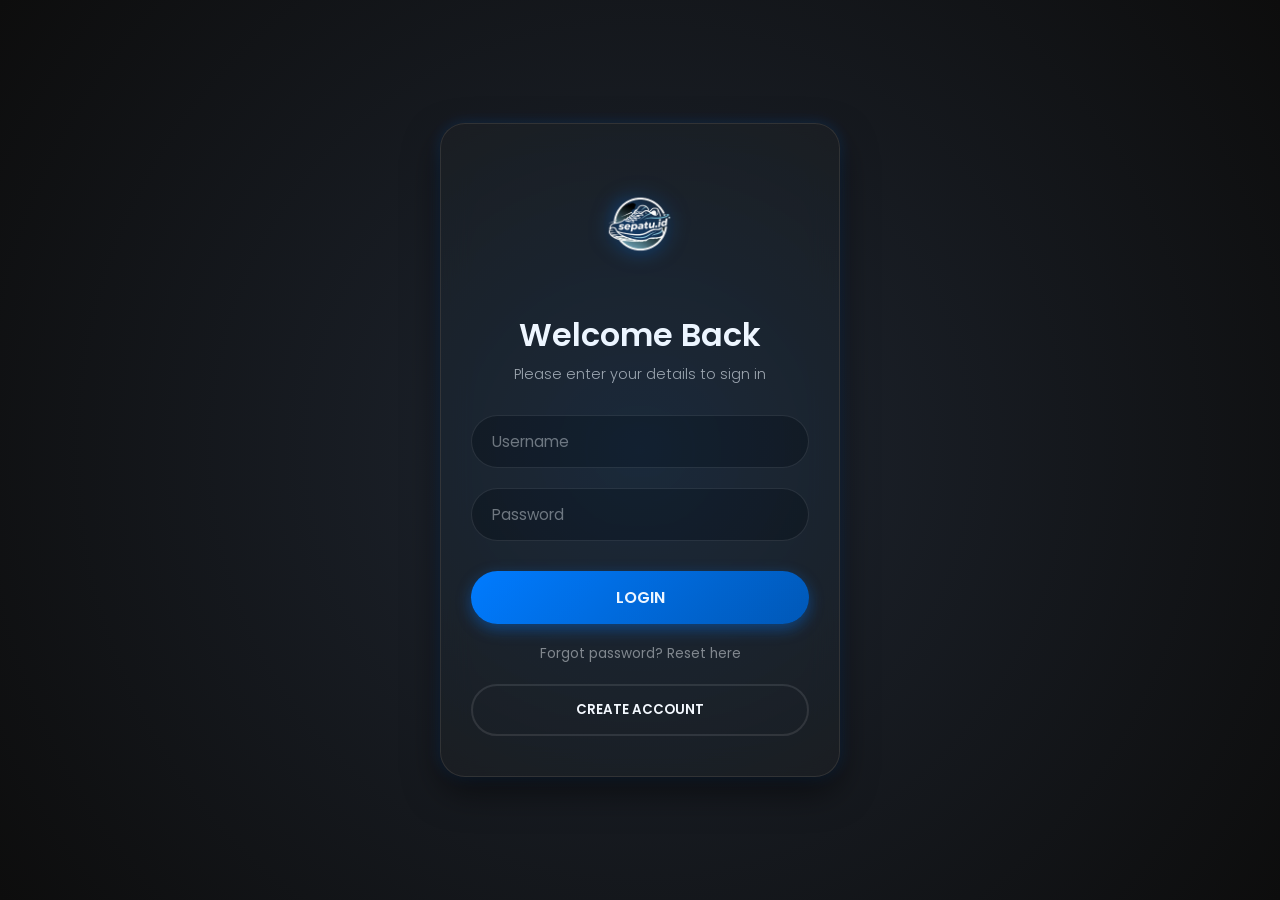
==== index.html @ 689a0e33 "initial" ====
<!DOCTYPE html>
<html lang="id">
<head>
    <meta charset="UTF-8">
    <meta name="viewport" content="width=device-width, initial-scale=1.0">
    <title>Login - Sepatu.id</title>
    <link rel="stylesheet" href="index.css">
</head>
<body>

    <!-- <header class="top-header">
        <div class="logo-container">
            <img src="asset/picture/logo.png" alt="Logo Header" class="header-img"> 
            <span>SEPATU.ID</span>
        </div>
        <div class="nav-buttons">
            <a href="index.html" class="btn-primary">Refresh</a>
        </div>
    </header> -->

    <div class="login-wrapper">
        <div class="login-card">
            <div class="center-logo-area">
                <img src="asset/picture/logo.png" alt="Logo Login" class="center-img">
            </div> 
            
            <h2>Welcome Back</h2>
            <p class="subtitle">Please enter your details to sign in</p>

            <form action="utama/utama.html">
                <div class="input-group">
                    <input type="text" id="txtUsername" placeholder="Username" required autocomplete="off">
                </div>

                <div class="input-group">
                    <input type="password" id="txtPassword" placeholder="Password" required>
                </div>

                <button type="submit" class="btn-login">LOGIN</button>

                <div class="forgot-pass">
                    <a href="#">Forgot password? Reset here</a>
                </div>
            </form>

            <form action="register.html">
                <button type="submit" class="btn-register-new">CREATE ACCOUNT</button>
            </form>
        </div>
    </div>

</body>
</html>
---- index.css ----
/* Import Font Keren (Poppins) */
@import url('https://fonts.googleapis.com/css2?family=Poppins:wght@300;400;600;700&display=swap');

/* Reset dasar */
* {
    margin: 0;
    padding: 0;
    box-sizing: border-box;
    font-family: 'Poppins', sans-serif; /* Ganti font jadi Poppins */
}

body {
    background-color: #121212;
    /* Background dengan gradasi halus agar tidak flat */
    background-image: radial-gradient(circle at 50% 50%, #1e2530 0%, #0d0d0d 100%);
    color: #fff;
    min-height: 100vh;
    display: flex;
    flex-direction: column;
}

/* --- HEADER ATAS --- */
.top-header {
    display: flex;
    justify-content: space-between;
    align-items: center;
    padding: 20px 5%;
    position: absolute; /* Agar header mengambang di atas */
    width: 100%;
    z-index: 10;
}

.logo-container {
    display: flex;
    align-items: center;
    color: #fff;
    font-weight: 700;
    font-size: 1.2rem;
    letter-spacing: 1px;
}

.header-img {
    height: 40px;
    width: auto;
    margin-right: 10px;
}

/* --- WRAPPER PEMUSATAN --- */
.login-wrapper {
    flex: 1;
    display: flex;
    justify-content: center;
    align-items: center;
    padding: 80px 20px; /* Padding extra biar ga mepet header */
}

/* --- KARTU LOGIN (GLASSMORPHISM) --- */
.login-card {
    /* Efek Kaca Gelap */
    background: rgba(30, 30, 30, 0.6);
    backdrop-filter: blur(15px);
    -webkit-backdrop-filter: blur(15px);
    border: 1px solid rgba(255, 255, 255, 0.1);
    
    padding: 40px 30px;
    width: 100%;
    max-width: 400px; /* Sedikit lebih lebar agar lega */
    
    /* BENTUK: Sudut melengkung (tidak kotak kaku) */
    border-radius: 25px; 
    
    text-align: center;
    /* Bayangan lembut (Glow) */
    box-shadow: 0 15px 35px rgba(0, 0, 0, 0.5), 0 0 15px rgba(0, 123, 255, 0.2);
    position: relative;
    overflow: hidden;
}

/* Hiasan Cahaya di atas Card (Opsional) */
.login-card::before {
    content: '';
    position: absolute;
    top: -50%;
    left: -50%;
    width: 200%;
    height: 200%;
    background: radial-gradient(circle, rgba(0, 123, 255, 0.1) 0%, transparent 60%);
    pointer-events: none;
}

/* Logo Tengah */
.center-logo-area {
    margin-bottom: 20px;
}

.center-img {
    width: 120px; /* Diperkecil sedikit agar proporsional */
    height: auto;
    filter: drop-shadow(0 0 10px rgba(0,123,255,0.5)); /* Efek glow pada logo */
}

h2 {
    color: #fff;
    margin-bottom: 5px;
    font-size: 2rem;
    font-weight: 600;
}

.subtitle {
    color: #aaa;
    font-size: 0.9rem;
    margin-bottom: 30px;
    font-weight: 300;
}

/* --- FORM INPUT --- */
.input-group {
    margin-bottom: 20px;
}

.input-group input {
    width: 100%;
    padding: 14px 20px;
    background-color: rgba(0, 0, 0, 0.3); /* Input semi transparan */
    border: 1px solid rgba(255, 255, 255, 0.1);
    border-radius: 50px; /* Input berbentuk pil (bulat) */
    color: #fff;
    outline: none;
    font-size: 0.95rem;
    transition: 0.3s;
}

.input-group input:focus {
    border-color: #007bff;
    background-color: rgba(0, 0, 0, 0.5);
    box-shadow: 0 0 10px rgba(0, 123, 255, 0.3);
}

.input-group input::placeholder {
    color: #777;
}

/* --- TOMBOL --- */
button {
    font-family: 'Poppins', sans-serif;
}

.btn-primary {
    background: transparent;
    color: #aaa;
    border: 1px solid rgba(255,255,255,0.2);
    padding: 8px 20px;
    border-radius: 50px;
    text-decoration: none;
    font-size: 0.85rem;
    transition: 0.3s;
}

.btn-primary:hover {
    color: #fff;
    border-color: #fff;
}

.btn-login {
    width: 100%;
    padding: 14px;
    background: linear-gradient(135deg, #007bff 0%, #0056b3 100%);
    color: white;
    font-weight: 600;
    border: none;
    border-radius: 50px; /* Tombol bulat */
    cursor: pointer;
    margin-top: 10px;
    font-size: 1rem;
    box-shadow: 0 5px 15px rgba(0, 123, 255, 0.4);
    transition: transform 0.2s, box-shadow 0.2s;
}

.btn-login:hover {
    transform: translateY(-2px);
    box-shadow: 0 8px 20px rgba(0, 123, 255, 0.6);
}

.btn-register-new {
    width: 100%;
    padding: 14px;
    background: transparent;
    color: #fff;
    border: 2px solid rgba(255, 255, 255, 0.1);
    border-radius: 50px;
    font-weight: 600;
    cursor: pointer;
    transition: 0.3s;
}

.btn-register-new:hover {
    background: rgba(255, 255, 255, 0.1);
    border-color: #fff;
}

.forgot-pass {
    margin: 20px 0;
    font-size: 0.85rem;
}

.forgot-pass a {
    color: #888;
    text-decoration: none;
    transition: 0.3s;
}

.forgot-pass a:hover {
    color: #007bff;
}
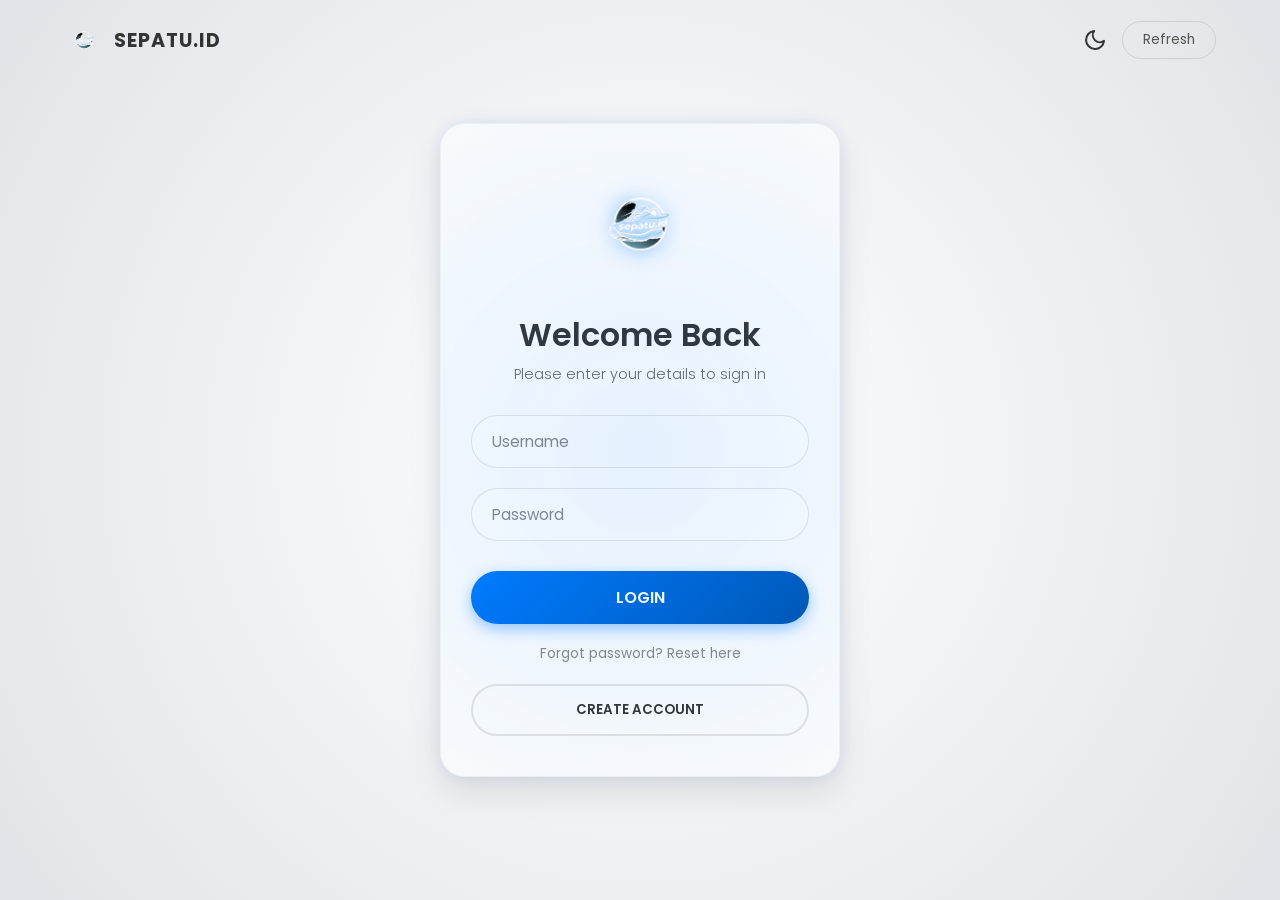
==== commit 906055ab: "perbaikan bug" ====
--- a/index.html
+++ b/index.html
@@ -8,15 +8,19 @@
 </head>
 <body>
 
-    <!-- <header class="top-header">
+    <header class="top-header">
         <div class="logo-container">
             <img src="asset/picture/logo.png" alt="Logo Header" class="header-img"> 
             <span>SEPATU.ID</span>
         </div>
         <div class="nav-buttons">
+            <button id="theme-toggle" aria-label="Toggle Dark Mode">
+                <!-- Icon Bulan (Dark Mode) - Default Icon for Light Theme -->
+                <svg xmlns="http://www.w3.org/2000/svg" width="24" height="24" viewBox="0 0 24 24" fill="none" stroke="currentColor" stroke-width="2" stroke-linecap="round" stroke-linejoin="round" class="feather feather-moon"><path d="M21 12.79A9 9 0 1 1 11.21 3 7 7 0 0 0 21 12.79z"></path></svg>
+            </button>
             <a href="index.html" class="btn-primary">Refresh</a>
         </div>
-    </header> -->
+    </header>
 
     <div class="login-wrapper">
         <div class="login-card">
@@ -49,5 +53,6 @@
         </div>
     </div>
 
+    <script src="javascript/navbar.js"></script>
 </body>
 </html>
--- a/index.css
+++ b/index.css
@@ -1,19 +1,68 @@
 /* Import Font Keren (Poppins) */
 @import url('https://fonts.googleapis.com/css2?family=Poppins:wght@300;400;600;700&display=swap');
+
+/* --- CSS VARIABLES (THEMING) --- */
+:root {
+    /* Default: LIGHT MODE */
+    --bg-color: #f0f2f5;
+    --bg-gradient: radial-gradient(circle at 50% 50%, #ffffff 0%, #e1e4e8 100%);
+    --text-main: #333333;
+    --text-muted: #666666;
+    --text-placeholder: #888888;
+    
+    --card-bg: rgba(255, 255, 255, 0.75);
+    --card-border: rgba(0, 0, 0, 0.05);
+    --card-shadow: 0 15px 35px rgba(0, 0, 0, 0.1), 0 0 15px rgba(0, 123, 255, 0.1);
+    
+    --input-bg: rgba(255, 255, 255, 0.9);
+    --input-border: rgba(0, 0, 0, 0.1);
+    --input-focus-shadow: rgba(0, 123, 255, 0.2);
+    
+    --btn-primary-border: rgba(0, 0, 0, 0.1);
+    --btn-primary-text: #555;
+    --btn-primary-hover-bg: rgba(0, 0, 0, 0.05);
+    --btn-primary-hover-color: #000;
+    
+    --accent-color: #007bff;
+    --accent-hover: #0056b3;
+    --white-always: #fff; /* Untuk teks di tombol solid */
+}
+
+[data-theme="dark"] {
+    /* DARK MODE (Matching original design) */
+    --bg-color: #121212;
+    --bg-gradient: radial-gradient(circle at 50% 50%, #1e2530 0%, #0d0d0d 100%);
+    --text-main: #ffffff;
+    --text-muted: #aaaaaa;
+    --text-placeholder: #777777;
+    
+    --card-bg: rgba(30, 30, 30, 0.6);
+    --card-border: rgba(255, 255, 255, 0.1);
+    --card-shadow: 0 15px 35px rgba(0, 0, 0, 0.5), 0 0 15px rgba(0, 123, 255, 0.2);
+    
+    --input-bg: rgba(0, 0, 0, 0.3);
+    --input-border: rgba(255, 255, 255, 0.1);
+    --input-focus-shadow: rgba(0, 123, 255, 0.3);
+    
+    --btn-primary-border: rgba(255, 255, 255, 0.2);
+    --btn-primary-text: #aaaaaa;
+    --btn-primary-hover-bg: transparent;
+    --btn-primary-hover-color: #ffffff;
+}
 
 /* Reset dasar */
 * {
     margin: 0;
     padding: 0;
     box-sizing: border-box;
-    font-family: 'Poppins', sans-serif; /* Ganti font jadi Poppins */
+    font-family: 'Poppins', sans-serif;
+    transition: background-color 0.3s ease, color 0.3s ease, border-color 0.3s ease; /* Smooth transition for theme toggle */
 }
 
 body {
-    background-color: #121212;
-    /* Background dengan gradasi halus agar tidak flat */
-    background-image: radial-gradient(circle at 50% 50%, #1e2530 0%, #0d0d0d 100%);
-    color: #fff;
+    background-color: var(--bg-color);
+    background-image: var(--bg-gradient);
+    color: var(--text-main);
     min-height: 100vh;
     display: flex;
     flex-direction: column;
@@ -25,7 +74,7 @@
     justify-content: space-between;
     align-items: center;
     padding: 20px 5%;
-    position: absolute; /* Agar header mengambang di atas */
+    position: absolute;
     width: 100%;
     z-index: 10;
 }
@@ -33,7 +82,7 @@
 .logo-container {
     display: flex;
     align-items: center;
-    color: #fff;
+    color: var(--text-main);
     font-weight: 700;
     font-size: 1.2rem;
     letter-spacing: 1px;
@@ -45,38 +94,51 @@
     margin-right: 10px;
 }
 
+.nav-buttons {
+    display: flex;
+    align-items: center;
+    gap: 15px; /* Jarak antar elemen di header */
+}
+
+#theme-toggle {
+    background: none;
+    border: none;
+    cursor: pointer;
+    font-size: 1.2rem;
+    color: var(--text-main);
+    display: flex;
+    align-items: center;
+    justify-content: center;
+}
+
 /* --- WRAPPER PEMUSATAN --- */
 .login-wrapper {
     flex: 1;
     display: flex;
     justify-content: center;
     align-items: center;
-    padding: 80px 20px; /* Padding extra biar ga mepet header */
+    padding: 80px 20px;
 }
 
 /* --- KARTU LOGIN (GLASSMORPHISM) --- */
 .login-card {
-    /* Efek Kaca Gelap */
-    background: rgba(30, 30, 30, 0.6);
+    background: var(--card-bg);
     backdrop-filter: blur(15px);
     -webkit-backdrop-filter: blur(15px);
-    border: 1px solid rgba(255, 255, 255, 0.1);
+    border: 1px solid var(--card-border);
     
     padding: 40px 30px;
     width: 100%;
-    max-width: 400px; /* Sedikit lebih lebar agar lega */
-    
-    /* BENTUK: Sudut melengkung (tidak kotak kaku) */
+    max-width: 400px;
+    
     border-radius: 25px; 
-    
     text-align: center;
-    /* Bayangan lembut (Glow) */
-    box-shadow: 0 15px 35px rgba(0, 0, 0, 0.5), 0 0 15px rgba(0, 123, 255, 0.2);
+    box-shadow: var(--card-shadow);
     position: relative;
     overflow: hidden;
 }
 
-/* Hiasan Cahaya di atas Card (Opsional) */
+/* Hiasan Cahaya di atas Card */
 .login-card::before {
     content: '';
     position: absolute;
@@ -94,20 +156,20 @@
 }
 
 .center-img {
-    width: 120px; /* Diperkecil sedikit agar proporsional */
+    width: 120px;
     height: auto;
-    filter: drop-shadow(0 0 10px rgba(0,123,255,0.5)); /* Efek glow pada logo */
+    filter: drop-shadow(0 0 10px rgba(0,123,255,0.5));
 }
 
 h2 {
-    color: #fff;
+    color: var(--text-main);
     margin-bottom: 5px;
     font-size: 2rem;
     font-weight: 600;
 }
 
 .subtitle {
-    color: #aaa;
+    color: var(--text-muted);
     font-size: 0.9rem;
     margin-bottom: 30px;
     font-weight: 300;
@@ -121,23 +183,23 @@
 .input-group input {
     width: 100%;
     padding: 14px 20px;
-    background-color: rgba(0, 0, 0, 0.3); /* Input semi transparan */
-    border: 1px solid rgba(255, 255, 255, 0.1);
-    border-radius: 50px; /* Input berbentuk pil (bulat) */
-    color: #fff;
+    background-color: var(--input-bg);
+    border: 1px solid var(--input-border);
+    border-radius: 50px;
+    color: var(--text-main);
     outline: none;
     font-size: 0.95rem;
     transition: 0.3s;
 }
 
 .input-group input:focus {
-    border-color: #007bff;
-    background-color: rgba(0, 0, 0, 0.5);
-    box-shadow: 0 0 10px rgba(0, 123, 255, 0.3);
+    border-color: var(--accent-color);
+    background-color: var(--input-bg); /* Keep base opacity/color */
+    box-shadow: 0 0 10px var(--input-focus-shadow);
 }
 
 .input-group input::placeholder {
-    color: #777;
+    color: var(--text-placeholder);
 }
 
 /* --- TOMBOL --- */
@@ -147,8 +209,8 @@
 
 .btn-primary {
     background: transparent;
-    color: #aaa;
-    border: 1px solid rgba(255,255,255,0.2);
+    color: var(--btn-primary-text);
+    border: 1px solid var(--btn-primary-border);
     padding: 8px 20px;
     border-radius: 50px;
     text-decoration: none;
@@ -157,8 +219,9 @@
 }
 
 .btn-primary:hover {
-    color: #fff;
-    border-color: #fff;
+    color: var(--btn-primary-hover-color);
+    border-color: var(--text-main);
+    background-color: var(--btn-primary-hover-bg);
 }
 
 .btn-login {
@@ -168,7 +231,7 @@
     color: white;
     font-weight: 600;
     border: none;
-    border-radius: 50px; /* Tombol bulat */
+    border-radius: 50px;
     cursor: pointer;
     margin-top: 10px;
     font-size: 1rem;
@@ -185,8 +248,8 @@
     width: 100%;
     padding: 14px;
     background: transparent;
-    color: #fff;
-    border: 2px solid rgba(255, 255, 255, 0.1);
+    color: var(--text-main);
+    border: 2px solid var(--input-border);
     border-radius: 50px;
     font-weight: 600;
     cursor: pointer;
@@ -194,8 +257,8 @@
 }
 
 .btn-register-new:hover {
-    background: rgba(255, 255, 255, 0.1);
-    border-color: #fff;
+    background: rgba(125, 125, 125, 0.1);
+    border-color: var(--text-main);
 }
 
 .forgot-pass {
@@ -204,11 +267,11 @@
 }
 
 .forgot-pass a {
-    color: #888;
+    color: var(--text-placeholder);
     text-decoration: none;
     transition: 0.3s;
 }
 
 .forgot-pass a:hover {
-    color: #007bff;
+    color: var(--accent-color);
 }
